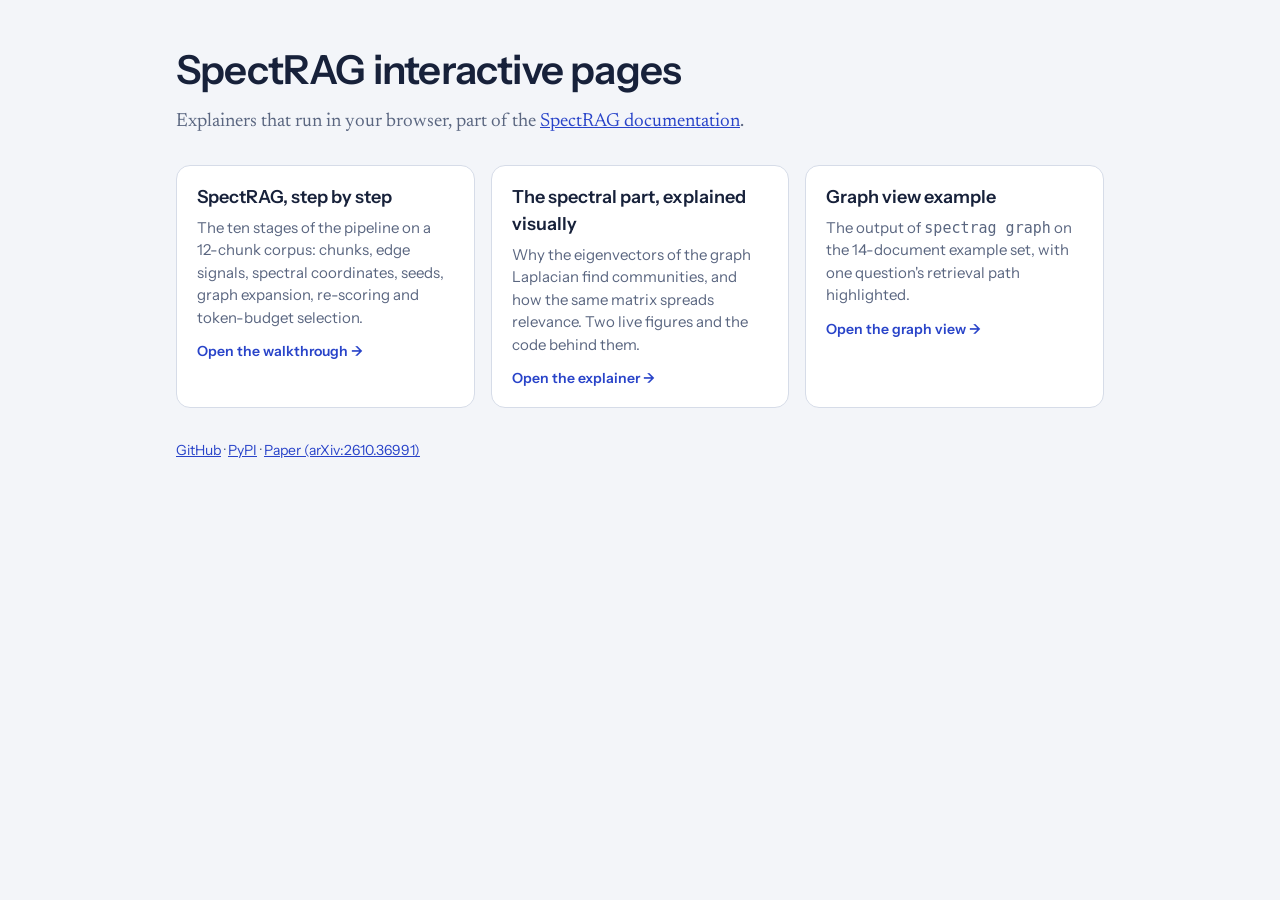
==== docs/interactive/index.html @ f7718f0a "docs: GitBook documentation site and interactive pages" ====
<!doctype html>
<html lang="en">
<head>
<meta charset="utf-8">
<meta name="viewport" content="width=device-width, initial-scale=1">
<title>SpectRAG interactive pages</title>
<meta name="description" content="Interactive explainers for SpectRAG, spectral graph-augmented retrieval for multi-hop RAG.">
<link rel="preconnect" href="https://fonts.googleapis.com">
<link rel="preconnect" href="https://fonts.gstatic.com" crossorigin>
<link href="https://fonts.googleapis.com/css2?family=Instrument+Sans:wght@400;600;700&family=Newsreader:opsz,wght@6..72,400&display=swap" rel="stylesheet">
<style>
:root{
  --bg:#F3F5F9; --surface:#FFFFFF; --ink:#17213A; --muted:#5A6680; --rule:#D6DCE8; --accent:#2944C9;
  --sans:"Instrument Sans", ui-sans-serif, system-ui, -apple-system, "Segoe UI", Roboto, sans-serif;
  --serif:"Newsreader", Georgia, serif;
  color-scheme: light;
}
@media (prefers-color-scheme: dark){
  :root:not([data-theme="light"]){ --bg:#0F1524; --surface:#161E31; --ink:#E5EAF4; --muted:#9AA6BF; --rule:#2A3552; --accent:#8197FF; color-scheme: dark; }
}
:root[data-theme="dark"]{ --bg:#0F1524; --surface:#161E31; --ink:#E5EAF4; --muted:#9AA6BF; --rule:#2A3552; --accent:#8197FF; color-scheme: dark; }
*{box-sizing:border-box}
body{margin:0; background:var(--bg); color:var(--ink); font-family:var(--sans); line-height:1.5}
main{max-width:960px; margin:0 auto; padding:40px 16px 64px}
h1{font-size:clamp(28px,4vw,40px); letter-spacing:-.02em; margin:0 0 8px; font-weight:600}
.dek{font-family:var(--serif); font-size:19px; color:var(--muted); margin:0 0 28px; max-width:60ch}
.grid{display:grid; grid-template-columns:repeat(auto-fit,minmax(260px,1fr)); gap:16px}
a.card{display:block; background:var(--surface); border:1px solid var(--rule); border-radius:14px; padding:18px 20px; color:inherit; text-decoration:none}
a.card:hover{border-color:var(--accent)}
a.card:focus-visible{outline:2px solid var(--accent); outline-offset:2px}
.card h2{font-size:18px; margin:0 0 6px; font-weight:600}
.card p{margin:0; color:var(--muted); font-size:15px}
.card .go{display:inline-block; margin-top:12px; color:var(--accent); font-weight:600; font-size:14px}
footer{margin-top:32px; color:var(--muted); font-size:14px}
footer a{color:var(--accent)}
</style>
</head>
<body>
<main>
  <h1>SpectRAG interactive pages</h1>
  <p class="dek">Explainers that run in your browser, part of the <a href="https://aion7891.gitbook.io/spectrag/" style="color:var(--accent)">SpectRAG documentation</a>.</p>
  <div class="grid">
    <a class="card" href="step-by-step.html">
      <h2>SpectRAG, step by step</h2>
      <p>The ten stages of the pipeline on a 12-chunk corpus: chunks, edge signals, spectral coordinates, seeds, graph expansion, re-scoring and token-budget selection.</p>
      <span class="go">Open the walkthrough →</span>
    </a>
    <a class="card" href="spectral.html">
      <h2>The spectral part, explained visually</h2>
      <p>Why the eigenvectors of the graph Laplacian find communities, and how the same matrix spreads relevance. Two live figures and the code behind them.</p>
      <span class="go">Open the explainer →</span>
    </a>
    <a class="card" href="graph-view.html">
      <h2>Graph view example</h2>
      <p>The output of <code>spectrag graph</code> on the 14-document example set, with one question's retrieval path highlighted.</p>
      <span class="go">Open the graph view →</span>
    </a>
  </div>
  <footer><a href="https://github.com/aion7891/Spect-RAG">GitHub</a> · <a href="https://pypi.org/project/spectrag/">PyPI</a> · <a href="https://arxiv.org/abs/2610.36991">Paper (arXiv:2610.36991)</a></footer>
</main>
</body>
</html>
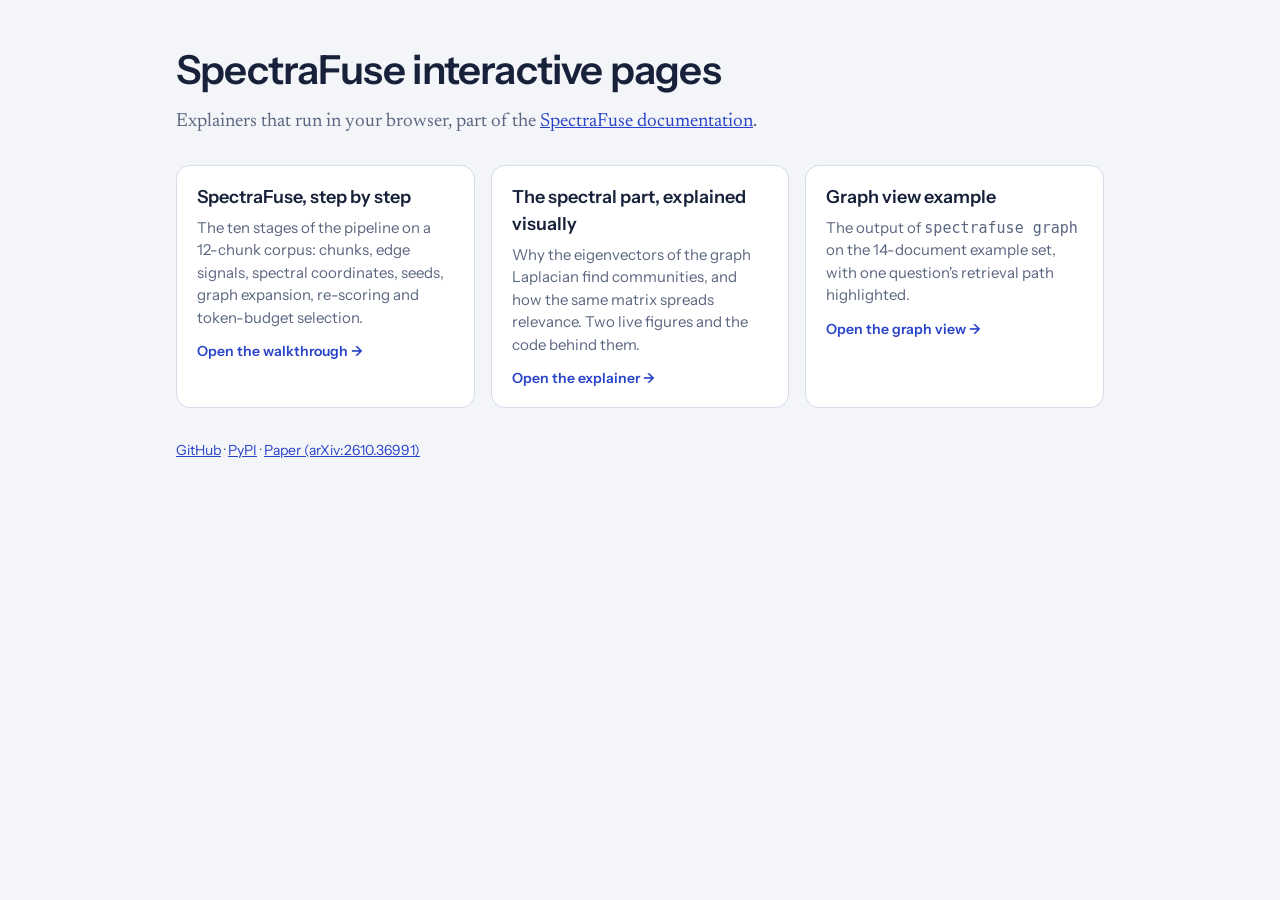
==== commit e862c801: "featrename the package to SpectraFuse, an independent implementation inspired by SpectRAG" ====
--- a/docs/interactive/index.html
+++ b/docs/interactive/index.html
@@ -3,8 +3,8 @@
 <head>
 <meta charset="utf-8">
 <meta name="viewport" content="width=device-width, initial-scale=1">
-<title>SpectRAG interactive pages</title>
-<meta name="description" content="Interactive explainers for SpectRAG, spectral graph-augmented retrieval for multi-hop RAG.">
+<title>SpectraFuse interactive pages</title>
+<meta name="description" content="Interactive explainers for SpectraFuse, spectral graph-augmented retrieval for multi-hop RAG.">
 <link rel="preconnect" href="https://fonts.googleapis.com">
 <link rel="preconnect" href="https://fonts.gstatic.com" crossorigin>
 <link href="https://fonts.googleapis.com/css2?family=Instrument+Sans:wght@400;600;700&family=Newsreader:opsz,wght@6..72,400&display=swap" rel="stylesheet">
@@ -37,11 +37,11 @@
 </head>
 <body>
 <main>
-  <h1>SpectRAG interactive pages</h1>
-  <p class="dek">Explainers that run in your browser, part of the <a href="https://aion7891.gitbook.io/spectrag/" style="color:var(--accent)">SpectRAG documentation</a>.</p>
+  <h1>SpectraFuse interactive pages</h1>
+  <p class="dek">Explainers that run in your browser, part of the <a href="../" style="color:var(--accent)">SpectraFuse documentation</a>.</p>
   <div class="grid">
     <a class="card" href="step-by-step.html">
-      <h2>SpectRAG, step by step</h2>
+      <h2>SpectraFuse, step by step</h2>
       <p>The ten stages of the pipeline on a 12-chunk corpus: chunks, edge signals, spectral coordinates, seeds, graph expansion, re-scoring and token-budget selection.</p>
       <span class="go">Open the walkthrough →</span>
     </a>
@@ -52,11 +52,11 @@
     </a>
     <a class="card" href="graph-view.html">
       <h2>Graph view example</h2>
-      <p>The output of <code>spectrag graph</code> on the 14-document example set, with one question's retrieval path highlighted.</p>
+      <p>The output of <code>spectrafuse graph</code> on the 14-document example set, with one question's retrieval path highlighted.</p>
       <span class="go">Open the graph view →</span>
     </a>
   </div>
-  <footer><a href="https://github.com/aion7891/Spect-RAG">GitHub</a> · <a href="https://pypi.org/project/spectrag/">PyPI</a> · <a href="https://arxiv.org/abs/2610.36991">Paper (arXiv:2610.36991)</a></footer>
+  <footer><a href="https://github.com/aion7891/SpectraFuse">GitHub</a> · <a href="https://pypi.org/project/spectrafuse/">PyPI</a> · <a href="https://arxiv.org/abs/2610.36991">Paper (arXiv:2610.36991)</a></footer>
 </main>
 </body>
 </html>
